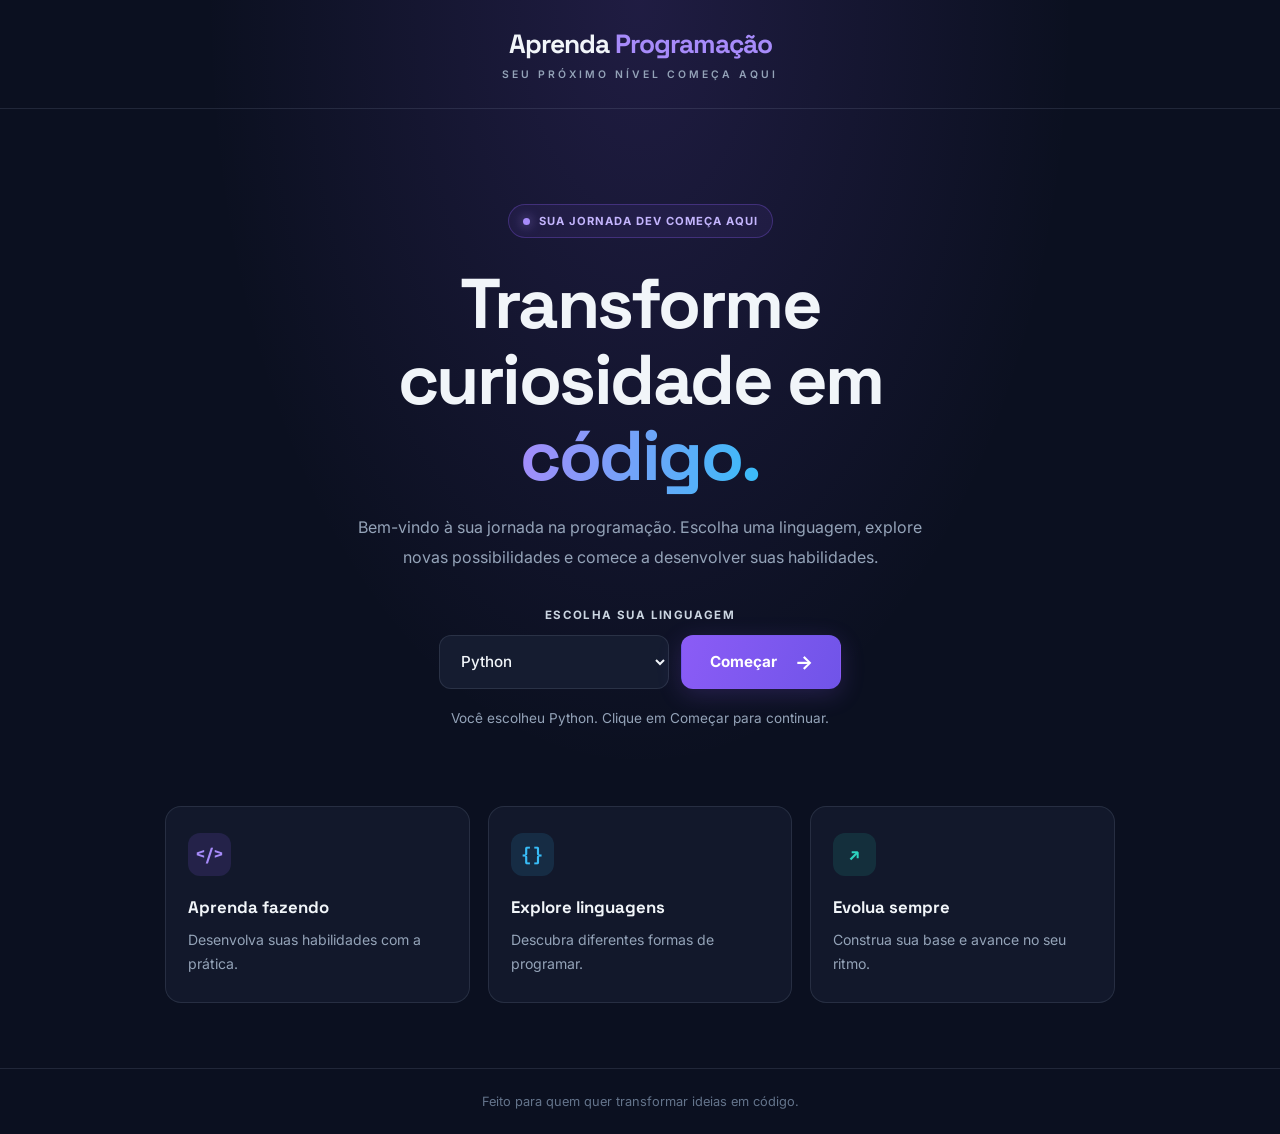
==== index.html @ 6ca4bc0c "primeira estrutura (CSS por IA)" ====
<!DOCTYPE html>
<html lang="pt-BR">
<head>
    <meta charset="UTF-8">
    <meta name="viewport" content="width=device-width, initial-scale=1.0">
    <meta name="theme-color" content="#0B1020">
    <meta name="description" content="Aprenda programação com uma experiência simples e moderna.">
    <link rel="stylesheet" href="style.css">
    <script src="script.js" defer></script>
    <title>Aprenda Programação</title>
</head>
<body>
    <header id="header">
        <h1>Aprenda <span>Programação</span></h1>
        <p class="header-subtitle">SEU PRÓXIMO NÍVEL COMEÇA AQUI</p>
    </header>

    <main>
        <section class="container">
            <span class="eyebrow">
                <span class="status-dot"></span>
                SUA JORNADA DEV COMEÇA AQUI
            </span>

            <h2>Transforme curiosidade em <span>código.</span></h2>

            <p id="description" class="description">
                Bem-vindo à sua jornada na programação. Escolha uma linguagem,
                explore novas possibilidades e comece a desenvolver suas habilidades.
            </p>

            <div class="language-selector-container">
                <label for="language-select">ESCOLHA SUA LINGUAGEM</label>

                <div class="language-actions">
                    <select id="language-select" class="language-selector">
                        <option value="python">Python</option>
                        <option value="javascript">JavaScript</option>
                        <option value="java">Java</option>
                        <option value="csharp">C#</option>
                    </select>

                    <button id="start-button" type="button">
                        Começar
                        <span aria-hidden="true">→</span>
                    </button>
                </div>
            </div>

            <p id="selected-language" aria-live="polite">
                Selecione uma linguagem para começar.
            </p>
        </section>

        <section class="features" aria-label="Benefícios">
            <article class="feature-card">
                <span class="feature-icon purple">&lt;/&gt;</span>
                <h3>Aprenda fazendo</h3>
                <p>Desenvolva suas habilidades com a prática.</p>
            </article>

            <article class="feature-card">
                <span class="feature-icon blue">{ }</span>
                <h3>Explore linguagens</h3>
                <p>Descubra diferentes formas de programar.</p>
            </article>

            <article class="feature-card">
                <span class="feature-icon cyan">↗</span>
                <h3>Evolua sempre</h3>
                <p>Construa sua base e avance no seu ritmo.</p>
            </article>
        </section>
    </main>

    <footer>
        <p>Feito para quem quer transformar ideias em código.</p>
    </footer>
</body>
</html>
---- style.css ----
@import url('https://fonts.googleapis.com/css2?family=Inter:wght@400;500;600;700;800&family=Space+Grotesk:wght@400;500;600;700&display=swap');

:root {
    --background: #0B1020;
    --surface: #151C30;
    --surface-hover: #1C2640;
    --primary: #8B5CF6;
    --primary-hover: #7C3AED;
    --secondary: #38BDF8;
    --text: #F1F5F9;
    --muted: #94A3B8;
    --border: rgba(148, 163, 184, 0.16);
}

* {
    margin: 0;
    padding: 0;
    box-sizing: border-box;
}

html {
    scroll-behavior: smooth;
}

body {
    min-height: 100vh;
    display: flex;
    flex-direction: column;
    background:
        radial-gradient(ellipse at 50% 0%, rgba(139, 92, 246, 0.16), transparent 48%),
        var(--background);
    color: var(--text);
    font-family: 'Inter', sans-serif;
}

#header {
    width: 100%;
    padding: 27px 7%;
    border-bottom: 1px solid var(--border);
    text-align: center;
}

#header h1 {
    font-family: 'Space Grotesk', sans-serif;
    font-size: 1.65rem;
    font-weight: 700;
    letter-spacing: -1px;
}

#header h1 span {
    color: #A78BFA;
}

.header-subtitle {
    margin-top: 7px;
    color: var(--muted);
    font-size: 0.65rem;
    font-weight: 600;
    letter-spacing: 3px;
}

main {
    width: 100%;
    flex: 1;
    padding: 0 24px;
}

.container {
    max-width: 760px;
    margin: 95px auto 0;
    text-align: center;
    animation: appear 0.7s ease both;
}

.eyebrow {
    display: inline-flex;
    align-items: center;
    gap: 9px;
    padding: 9px 14px;
    border: 1px solid rgba(139, 92, 246, 0.3);
    border-radius: 30px;
    background: rgba(139, 92, 246, 0.08);
    color: #C4B5FD;
    font-size: 0.7rem;
    font-weight: 700;
    letter-spacing: 1px;
}

.status-dot {
    width: 7px;
    height: 7px;
    border-radius: 50%;
    background: #A78BFA;
    box-shadow: 0 0 12px rgba(167, 139, 250, 0.8);
}

.container h2 {
    max-width: 700px;
    margin: 28px auto 18px;
    font-family: 'Space Grotesk', sans-serif;
    font-size: clamp(2.5rem, 6vw, 4.4rem);
    font-weight: 700;
    line-height: 1.08;
    letter-spacing: -2.5px;
}

.container h2 span {
    background: linear-gradient(100deg, #A78BFA, #38BDF8);
    background-clip: text;
    -webkit-background-clip: text;
    -webkit-text-fill-color: transparent;
}

.description {
    max-width: 610px;
    margin: 0 auto;
    color: var(--muted);
    font-size: 1rem;
    line-height: 1.9;
}

.language-selector-container {
    display: flex;
    flex-direction: column;
    align-items: center;
    gap: 13px;
    margin-top: 35px;
}

.language-selector-container label {
    color: #CBD5E1;
    font-size: 0.72rem;
    font-weight: 700;
    letter-spacing: 1.4px;
}

.language-actions {
    display: flex;
    justify-content: center;
    align-items: center;
    gap: 12px;
    width: 100%;
}

.language-selector {
    min-height: 54px;
    border: 1px solid var(--border);
    border-radius: 12px;
    font: 500 0.95rem 'Inter', sans-serif;
    transition: border-color 0.2s, background 0.2s, transform 0.2s, box-shadow 0.2s;
}

select.language-selector {
    width: 230px;
    padding: 0 17px;
    outline: none;
    background: var(--surface);
    color: var(--text);
    cursor: pointer;
}

select.language-selector:hover,
select.language-selector:focus {
    border-color: var(--primary);
    box-shadow: 0 0 0 3px rgba(139, 92, 246, 0.1);
}

select.language-selector option {
    background: var(--surface);
    color: var(--text);
}

#start-button {
    display: inline-flex;
    align-items: center;
    justify-content: center;
    gap: 18px;
    min-width: 160px;
    min-height: 54px;
    padding: 0 22px;
    border: 1px solid transparent;
    border-radius: 12px;
    background: linear-gradient(110deg, #8B5CF6, #7054E8);
    color: #FFFFFF;
    font: 700 0.95rem 'Inter', sans-serif;
    cursor: pointer;
    box-shadow: 0 6px 24px rgba(139, 92, 246, 0.2);
    transition: background 0.2s, transform 0.2s, box-shadow 0.2s;
}

#start-button span {
    font-size: 1.2rem;
    transition: transform 0.2s;
}

#start-button:hover {
    background: linear-gradient(110deg, #9B6BFF, #8065F5);
    transform: translateY(-2px);
    box-shadow: 0 10px 30px rgba(139, 92, 246, 0.32);
}

#start-button:hover span {
    transform: translateX(4px);
}

#start-button:active {
    transform: translateY(0);
}

#start-button:focus-visible {
    outline: 2px solid var(--secondary);
    outline-offset: 4px;
}

#selected-language {
    min-height: 24px;
    margin-top: 18px;
    color: var(--muted);
    font-size: 0.85rem;
    line-height: 1.7;
}

.features {
    display: grid;
    grid-template-columns: repeat(3, minmax(0, 1fr));
    gap: 18px;
    max-width: 950px;
    margin: 75px auto 65px;
    animation: appear 0.7s ease 0.15s both;
}

.feature-card {
    padding: 26px 22px;
    border: 1px solid var(--border);
    border-radius: 16px;
    background: rgba(21, 28, 48, 0.72);
    transition: transform 0.25s, border-color 0.25s, background 0.25s;
}

.feature-card:hover {
    transform: translateY(-5px);
    border-color: rgba(139, 92, 246, 0.45);
    background: var(--surface-hover);
}

.feature-icon {
    display: inline-flex;
    align-items: center;
    justify-content: center;
    width: 43px;
    height: 43px;
    margin-bottom: 20px;
    border-radius: 12px;
    font-family: 'Space Grotesk', sans-serif;
    font-size: 1.1rem;
    font-weight: 700;
}

.feature-icon.purple {
    background: rgba(139, 92, 246, 0.15);
    color: #A78BFA;
}

.feature-icon.blue {
    background: rgba(56, 189, 248, 0.12);
    color: #38BDF8;
}

.feature-icon.cyan {
    background: rgba(45, 212, 191, 0.12);
    color: #2DD4BF;
}

.feature-card h3 {
    margin-bottom: 10px;
    font-family: 'Space Grotesk', sans-serif;
    font-size: 1.05rem;
}

.feature-card p {
    color: var(--muted);
    font-size: 0.88rem;
    line-height: 1.7;
}

footer {
    padding: 25px 20px;
    border-top: 1px solid var(--border);
    text-align: center;
}

footer p {
    color: #64748B;
    font-size: 0.8rem;
}

@keyframes appear {
    from {
        opacity: 0;
        transform: translateY(15px);
    }

    to {
        opacity: 1;
        transform: translateY(0);
    }
}

@media (max-width: 650px) {
    #header {
        padding: 24px 16px;
    }

    #header h1 {
        font-size: 1.4rem;
    }

    main {
        padding: 0 20px;
    }

    .container {
        margin-top: 65px;
    }

    .container h2 {
        font-size: clamp(2.2rem, 10vw, 3.3rem);
        letter-spacing: -1.5px;
    }

    .description {
        font-size: 0.93rem;
    }

    .features {
        grid-template-columns: 1fr;
        max-width: 400px;
        margin-top: 48px;
    }

    .feature-card {
        padding: 22px;
    }
}

@media (max-width: 420px) {
    .language-actions {
        flex-direction: column;
    }

    select.language-selector,
    #start-button {
        width: 100%;
        max-width: 340px;
    }

    .header-subtitle {
        font-size: 0.58rem;
        letter-spacing: 2px;
    }
}

@media (prefers-reduced-motion: reduce) {
    *,
    *::before,
    *::after {
        animation: none !important;
        scroll-behavior: auto !important;
        transition: none !important;
    }
}
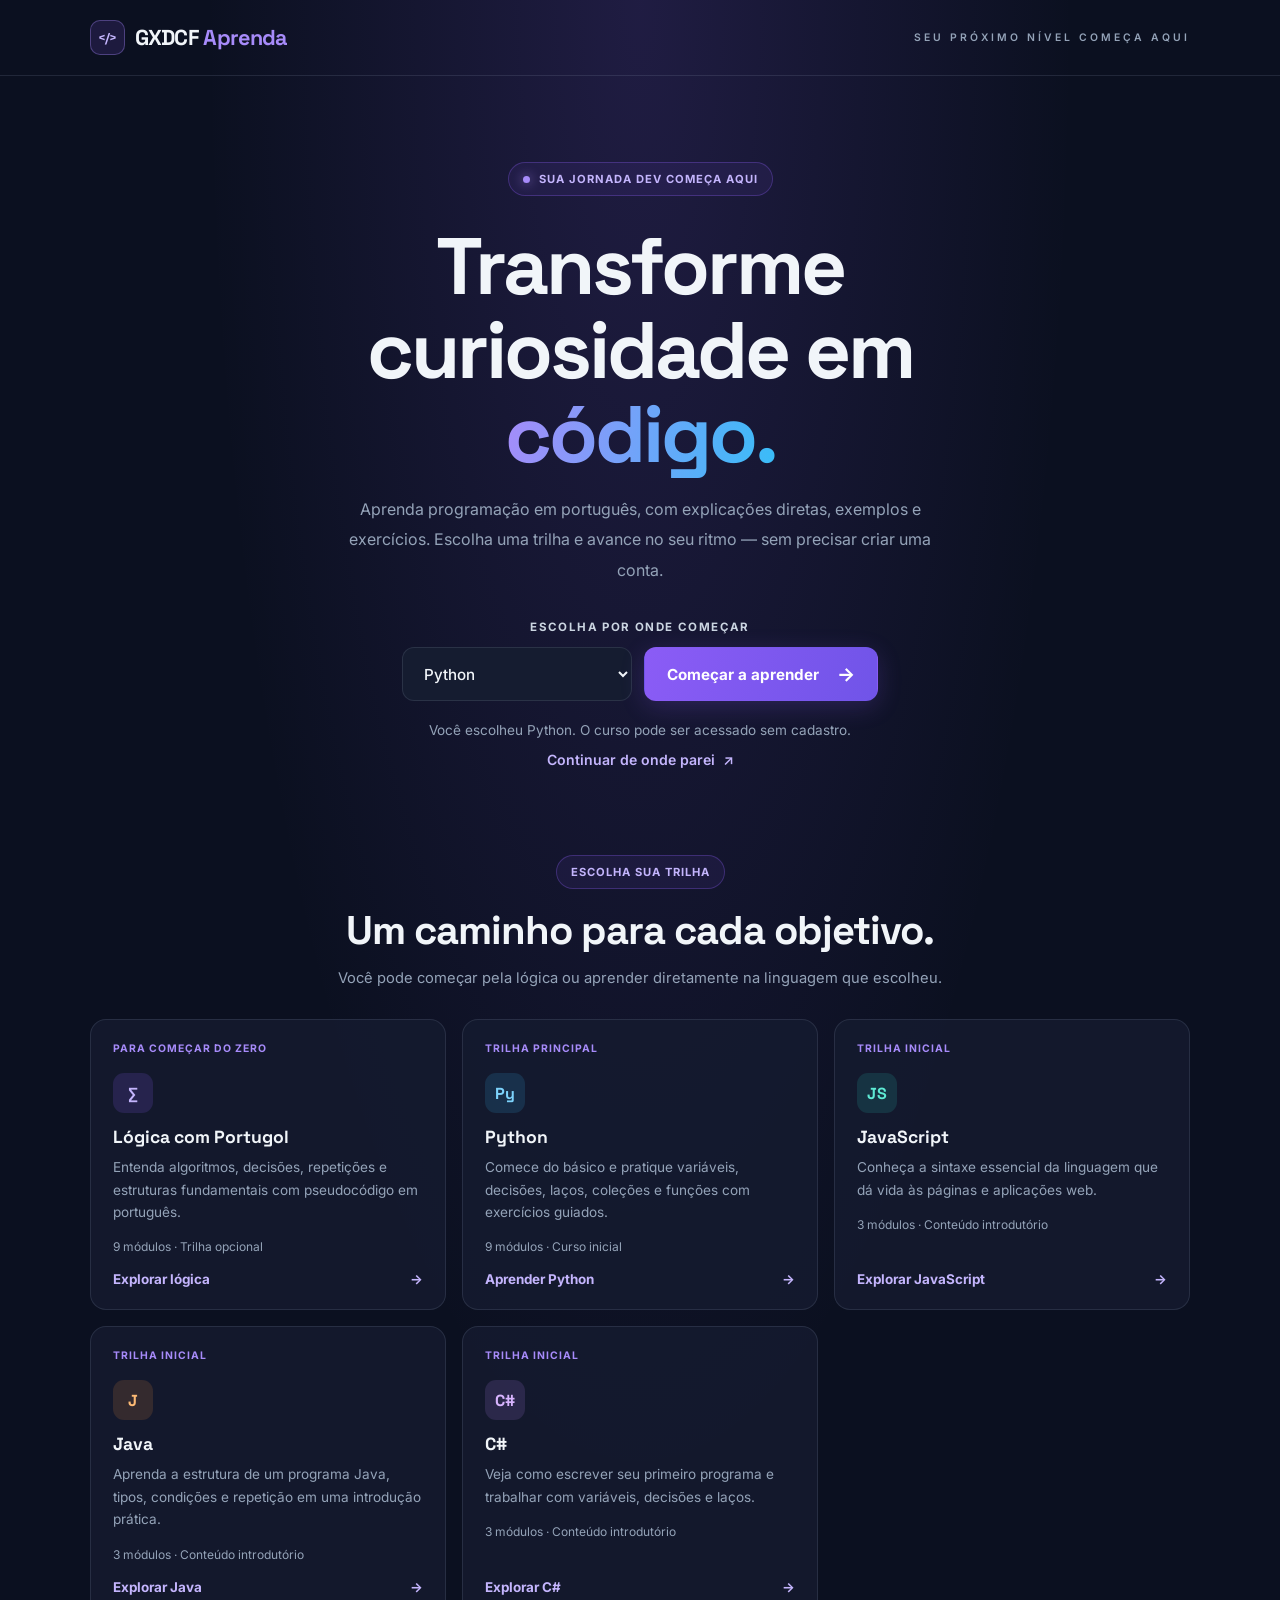
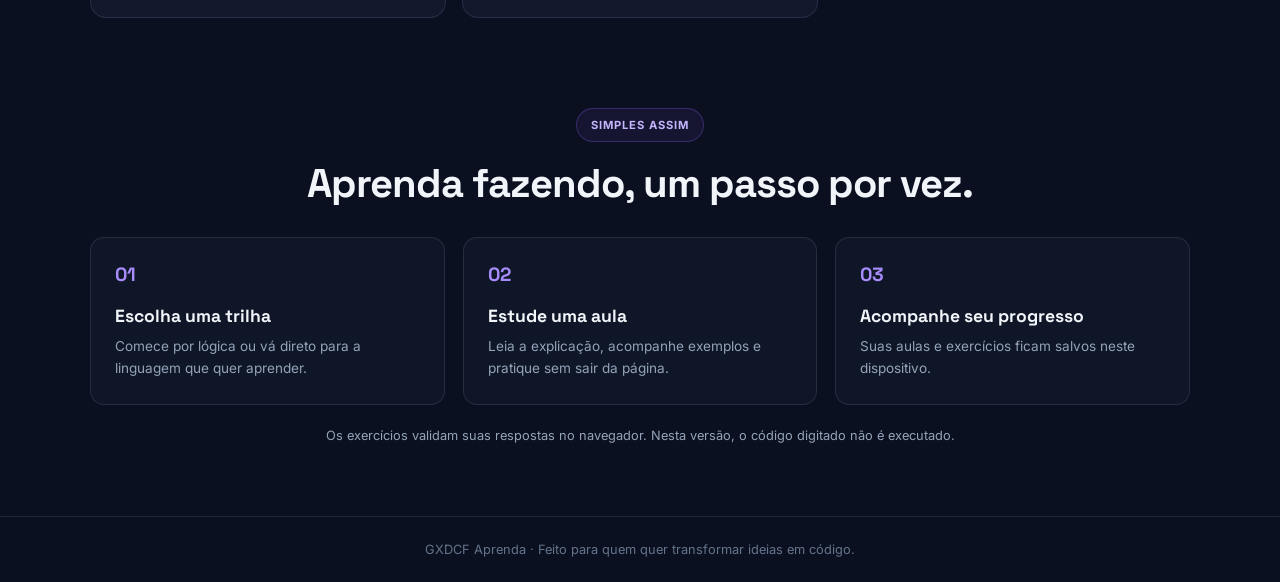
==== commit 05d48873: "primeiras alterações" ====
--- a/index.html
+++ b/index.html
@@ -1,81 +1,120 @@
-
 <!DOCTYPE html>
 <html lang="pt-BR">
 <head>
     <meta charset="UTF-8">
     <meta name="viewport" content="width=device-width, initial-scale=1.0">
     <meta name="theme-color" content="#0B1020">
-    <meta name="description" content="Aprenda programação com uma experiência simples e moderna.">
+    <meta name="description" content="Aprenda lógica de programação e linguagens de programação com aulas práticas em português.">
     <link rel="stylesheet" href="style.css">
     <script src="script.js" defer></script>
-    <title>Aprenda Programação</title>
+    <title>GXDCF Aprenda — programação no seu ritmo</title>
 </head>
-<body>
+<body class="home-page">
     <header id="header">
-        <h1>Aprenda <span>Programação</span></h1>
+        <a class="brand" href="index.html" aria-label="GXDCF Aprenda, página inicial">
+            <span class="brand-mark" aria-hidden="true">&lt;/&gt;</span>
+            <span>GXDCF <span>Aprenda</span></span>
+        </a>
         <p class="header-subtitle">SEU PRÓXIMO NÍVEL COMEÇA AQUI</p>
     </header>
 
     <main>
-        <section class="container">
+        <section class="container home-hero">
             <span class="eyebrow">
                 <span class="status-dot"></span>
                 SUA JORNADA DEV COMEÇA AQUI
             </span>
-
-            <h2>Transforme curiosidade em <span>código.</span></h2>
-
-            <p id="description" class="description">
-                Bem-vindo à sua jornada na programação. Escolha uma linguagem,
-                explore novas possibilidades e comece a desenvolver suas habilidades.
+            <h1>Transforme curiosidade em <span>código.</span></h1>
+            <p class="description">
+                Aprenda programação em português, com explicações diretas, exemplos e exercícios.
+                Escolha uma trilha e avance no seu ritmo — sem precisar criar uma conta.
             </p>
 
             <div class="language-selector-container">
-                <label for="language-select">ESCOLHA SUA LINGUAGEM</label>
-
+                <label for="language-select">ESCOLHA POR ONDE COMEÇAR</label>
                 <div class="language-actions">
                     <select id="language-select" class="language-selector">
                         <option value="python">Python</option>
+                        <option value="logic">Lógica com Portugol</option>
                         <option value="javascript">JavaScript</option>
                         <option value="java">Java</option>
                         <option value="csharp">C#</option>
                     </select>
-
                     <button id="start-button" type="button">
-                        Começar
-                        <span aria-hidden="true">→</span>
+                        Começar a aprender <span aria-hidden="true">→</span>
                     </button>
                 </div>
             </div>
-
-            <p id="selected-language" aria-live="polite">
-                Selecione uma linguagem para começar.
-            </p>
+            <p id="selected-language" aria-live="polite"></p>
+            <a class="resume-link" href="curso.html">Continuar de onde parei <span aria-hidden="true">↗</span></a>
         </section>
 
-        <section class="features" aria-label="Benefícios">
-            <article class="feature-card">
-                <span class="feature-icon purple">&lt;/&gt;</span>
-                <h3>Aprenda fazendo</h3>
-                <p>Desenvolva suas habilidades com a prática.</p>
-            </article>
+        <section class="tracks-section" aria-labelledby="tracks-title">
+            <div class="section-heading">
+                <span class="eyebrow">ESCOLHA SUA TRILHA</span>
+                <h2 id="tracks-title">Um caminho para cada objetivo.</h2>
+                <p>Você pode começar pela lógica ou aprender diretamente na linguagem que escolheu.</p>
+            </div>
+            <div class="track-grid">
+                <a class="track-card logic-card" href="curso.html?linguagem=logic&aula=algoritmos" data-track-link="logic">
+                    <span class="track-tag">PARA COMEÇAR DO ZERO</span>
+                    <span class="track-icon purple" aria-hidden="true">∑</span>
+                    <h3>Lógica com Portugol</h3>
+                    <p>Entenda algoritmos, decisões, repetições e estruturas fundamentais com pseudocódigo em português.</p>
+                    <span class="track-meta">9 módulos <span aria-hidden="true">·</span> Trilha opcional</span>
+                    <span class="track-cta">Explorar lógica <span aria-hidden="true">→</span></span>
+                </a>
+                <a class="track-card" href="curso.html?linguagem=python&aula=primeiro-programa" data-track-link="python">
+                    <span class="track-tag">TRILHA PRINCIPAL</span>
+                    <span class="track-icon blue" aria-hidden="true">Py</span>
+                    <h3>Python</h3>
+                    <p>Comece do básico e pratique variáveis, decisões, laços, coleções e funções com exercícios guiados.</p>
+                    <span class="track-meta">9 módulos <span aria-hidden="true">·</span> Curso inicial</span>
+                    <span class="track-cta">Aprender Python <span aria-hidden="true">→</span></span>
+                </a>
+                <a class="track-card" href="curso.html?linguagem=javascript&aula=js-primeiro-programa" data-track-link="javascript">
+                    <span class="track-tag">TRILHA INICIAL</span>
+                    <span class="track-icon cyan" aria-hidden="true">JS</span>
+                    <h3>JavaScript</h3>
+                    <p>Conheça a sintaxe essencial da linguagem que dá vida às páginas e aplicações web.</p>
+                    <span class="track-meta">3 módulos <span aria-hidden="true">·</span> Conteúdo introdutório</span>
+                    <span class="track-cta">Explorar JavaScript <span aria-hidden="true">→</span></span>
+                </a>
+                <a class="track-card" href="curso.html?linguagem=java&aula=java-primeiro-programa" data-track-link="java">
+                    <span class="track-tag">TRILHA INICIAL</span>
+                    <span class="track-icon orange" aria-hidden="true">J</span>
+                    <h3>Java</h3>
+                    <p>Aprenda a estrutura de um programa Java, tipos, condições e repetição em uma introdução prática.</p>
+                    <span class="track-meta">3 módulos <span aria-hidden="true">·</span> Conteúdo introdutório</span>
+                    <span class="track-cta">Explorar Java <span aria-hidden="true">→</span></span>
+                </a>
+                <a class="track-card" href="curso.html?linguagem=csharp&aula=csharp-primeiro-programa" data-track-link="csharp">
+                    <span class="track-tag">TRILHA INICIAL</span>
+                    <span class="track-icon violet" aria-hidden="true">C#</span>
+                    <h3>C#</h3>
+                    <p>Veja como escrever seu primeiro programa e trabalhar com variáveis, decisões e laços.</p>
+                    <span class="track-meta">3 módulos <span aria-hidden="true">·</span> Conteúdo introdutório</span>
+                    <span class="track-cta">Explorar C# <span aria-hidden="true">→</span></span>
+                </a>
+            </div>
+        </section>
 
-            <article class="feature-card">
-                <span class="feature-icon blue">{ }</span>
-                <h3>Explore linguagens</h3>
-                <p>Descubra diferentes formas de programar.</p>
-            </article>
-
-            <article class="feature-card">
-                <span class="feature-icon cyan">↗</span>
-                <h3>Evolua sempre</h3>
-                <p>Construa sua base e avance no seu ritmo.</p>
-            </article>
+        <section class="how-section" aria-labelledby="how-title">
+            <div class="section-heading">
+                <span class="eyebrow">SIMPLES ASSIM</span>
+                <h2 id="how-title">Aprenda fazendo, um passo por vez.</h2>
+            </div>
+            <div class="how-grid">
+                <article class="how-step"><span>01</span><h3>Escolha uma trilha</h3><p>Comece por lógica ou vá direto para a linguagem que quer aprender.</p></article>
+                <article class="how-step"><span>02</span><h3>Estude uma aula</h3><p>Leia a explicação, acompanhe exemplos e pratique sem sair da página.</p></article>
+                <article class="how-step"><span>03</span><h3>Acompanhe seu progresso</h3><p>Suas aulas e exercícios ficam salvos neste dispositivo.</p></article>
+            </div>
+            <p class="learning-note">Os exercícios validam suas respostas no navegador. Nesta versão, o código digitado não é executado.</p>
         </section>
     </main>
 
     <footer>
-        <p>Feito para quem quer transformar ideias em código.</p>
+        <p>GXDCF Aprenda <span aria-hidden="true">·</span> Feito para quem quer transformar ideias em código.</p>
     </footer>
 </body>
 </html>
--- a/style.css
+++ b/style.css
@@ -370,3 +370,762 @@
         transition: none !important;
     }
 }
+
+button,
+select,
+input,
+textarea {
+    font: inherit;
+}
+
+button:focus-visible,
+a:focus-visible,
+input:focus-visible,
+textarea:focus-visible,
+select:focus-visible {
+    outline: 2px solid var(--secondary);
+    outline-offset: 3px;
+}
+
+.brand {
+    display: inline-flex;
+    align-items: center;
+    gap: 10px;
+    color: var(--text);
+    font-family: 'Space Grotesk', sans-serif;
+    font-size: 1.35rem;
+    font-weight: 700;
+    letter-spacing: -0.7px;
+    text-decoration: none;
+}
+
+.brand > span:last-child > span {
+    color: #A78BFA;
+}
+
+.brand-mark {
+    display: inline-grid;
+    width: 35px;
+    height: 35px;
+    place-items: center;
+    border: 1px solid rgba(167, 139, 250, 0.35);
+    border-radius: 10px;
+    background: rgba(139, 92, 246, 0.14);
+    color: #C4B5FD;
+    font-size: 0.8rem;
+}
+
+.home-page #header {
+    display: flex;
+    align-items: center;
+    justify-content: space-between;
+    padding: 20px 7%;
+}
+
+.home-page .header-subtitle {
+    margin: 0;
+}
+
+.home-hero {
+    max-width: 900px;
+    margin-top: 86px;
+}
+
+.home-hero h1 {
+    max-width: 800px;
+    margin: 28px auto 18px;
+    font-family: 'Space Grotesk', sans-serif;
+    font-size: clamp(2.8rem, 7vw, 5rem);
+    font-weight: 700;
+    line-height: 1.05;
+    letter-spacing: -3px;
+}
+
+.home-hero h1 span {
+    background: linear-gradient(100deg, #A78BFA, #38BDF8);
+    background-clip: text;
+    -webkit-background-clip: text;
+    -webkit-text-fill-color: transparent;
+}
+
+.resume-link {
+    display: inline-flex;
+    gap: 8px;
+    margin-top: 8px;
+    color: #C4B5FD;
+    font-size: 0.88rem;
+    font-weight: 600;
+    text-decoration: none;
+}
+
+.resume-link:hover,
+.course-home-link:hover,
+.back-home:hover {
+    color: #FFFFFF;
+}
+
+.tracks-section,
+.how-section {
+    max-width: 1100px;
+    margin: 86px auto 0;
+}
+
+.section-heading {
+    margin-bottom: 28px;
+    text-align: center;
+}
+
+.section-heading h2 {
+    margin: 16px 0 10px;
+    font-family: 'Space Grotesk', sans-serif;
+    font-size: clamp(1.7rem, 4vw, 2.5rem);
+    letter-spacing: -1px;
+}
+
+.section-heading p,
+.learning-note {
+    color: var(--muted);
+    font-size: 0.92rem;
+    line-height: 1.7;
+}
+
+.track-grid {
+    display: grid;
+    grid-template-columns: repeat(3, minmax(0, 1fr));
+    gap: 16px;
+}
+
+.track-card {
+    display: flex;
+    min-height: 275px;
+    flex-direction: column;
+    align-items: flex-start;
+    padding: 22px;
+    border: 1px solid var(--border);
+    border-radius: 16px;
+    background: rgba(21, 28, 48, 0.82);
+    color: inherit;
+    text-decoration: none;
+    transition: transform 0.2s, border-color 0.2s, background 0.2s;
+}
+
+.track-card:hover {
+    transform: translateY(-4px);
+    border-color: rgba(139, 92, 246, 0.55);
+    background: var(--surface-hover);
+}
+
+.track-tag,
+.track-kicker,
+.exercise-label {
+    color: #A78BFA;
+    font-size: 0.65rem;
+    font-weight: 700;
+    letter-spacing: 1px;
+}
+
+.track-icon {
+    display: grid;
+    width: 40px;
+    height: 40px;
+    margin: 18px 0 13px;
+    place-items: center;
+    border-radius: 11px;
+    font-family: 'Space Grotesk', sans-serif;
+    font-weight: 700;
+}
+
+.track-icon.purple { background: rgba(139, 92, 246, 0.16); color: #C4B5FD; }
+.track-icon.blue { background: rgba(56, 189, 248, 0.14); color: #7DD3FC; }
+.track-icon.cyan { background: rgba(45, 212, 191, 0.14); color: #5EEAD4; }
+.track-icon.orange { background: rgba(251, 146, 60, 0.14); color: #FDBA74; }
+.track-icon.violet { background: rgba(192, 132, 252, 0.14); color: #D8B4FE; }
+
+.track-card h3,
+.how-step h3 {
+    margin-bottom: 8px;
+    font-family: 'Space Grotesk', sans-serif;
+    font-size: 1.1rem;
+}
+
+.track-card p,
+.how-step p {
+    color: var(--muted);
+    font-size: 0.85rem;
+    line-height: 1.65;
+}
+
+.track-meta {
+    margin-top: 16px;
+    color: #94A3B8;
+    font-size: 0.75rem;
+}
+
+.track-cta {
+    display: flex;
+    width: 100%;
+    justify-content: space-between;
+    margin-top: auto;
+    padding-top: 17px;
+    color: #C4B5FD;
+    font-size: 0.84rem;
+    font-weight: 700;
+}
+
+.how-section {
+    margin-top: 90px;
+    margin-bottom: 70px;
+}
+
+.how-grid {
+    display: grid;
+    grid-template-columns: repeat(3, minmax(0, 1fr));
+    gap: 18px;
+}
+
+.how-step {
+    padding: 24px;
+    border: 1px solid var(--border);
+    border-radius: 14px;
+    background: rgba(21, 28, 48, 0.55);
+}
+
+.how-step > span {
+    display: inline-block;
+    margin-bottom: 18px;
+    color: #A78BFA;
+    font-family: 'Space Grotesk', sans-serif;
+    font-size: 1.2rem;
+    font-weight: 700;
+}
+
+.learning-note {
+    margin-top: 20px;
+    text-align: center;
+    font-size: 0.8rem;
+}
+
+.course-page {
+    min-height: 100vh;
+}
+
+.course-header {
+    display: flex;
+    min-height: 72px;
+    align-items: center;
+    justify-content: space-between;
+    padding: 12px 28px;
+    border-bottom: 1px solid var(--border);
+    background: rgba(11, 16, 32, 0.85);
+}
+
+.back-home,
+.course-home-link {
+    color: var(--muted);
+    font-size: 0.84rem;
+    text-decoration: none;
+    transition: color 0.2s;
+}
+
+.back-home {
+    display: inline-flex;
+    gap: 8px;
+    align-items: center;
+}
+
+.learning-layout {
+    display: grid;
+    min-height: calc(100vh - 72px);
+    grid-template-columns: 290px minmax(0, 1fr);
+}
+
+.course-sidebar {
+    position: sticky;
+    top: 0;
+    display: flex;
+    height: calc(100vh - 72px);
+    flex-direction: column;
+    overflow: hidden;
+    border-right: 1px solid var(--border);
+    background: rgba(15, 22, 40, 0.88);
+}
+
+.sidebar-top {
+    padding: 22px 18px 16px;
+}
+
+.sidebar-top > label {
+    display: block;
+    margin-bottom: 9px;
+    color: #94A3B8;
+    font-size: 0.65rem;
+    font-weight: 700;
+    letter-spacing: 1px;
+}
+
+.track-select {
+    width: 100%;
+    min-height: 43px;
+    padding: 0 12px;
+    border: 1px solid var(--border);
+    border-radius: 9px;
+    background: var(--surface);
+    color: var(--text);
+}
+
+.progress-summary {
+    margin-top: 20px;
+}
+
+.progress-label {
+    display: flex;
+    justify-content: space-between;
+    color: #CBD5E1;
+    font-size: 0.75rem;
+}
+
+.progress-label strong {
+    color: #C4B5FD;
+}
+
+.progress-track {
+    height: 6px;
+    margin: 9px 0 7px;
+    overflow: hidden;
+    border-radius: 10px;
+    background: #25304A;
+}
+
+.progress-track > span {
+    display: block;
+    width: 0;
+    height: 100%;
+    border-radius: inherit;
+    background: linear-gradient(90deg, #8B5CF6, #38BDF8);
+    transition: width 0.3s ease;
+}
+
+#progress-count,
+.sidebar-note {
+    color: #8390A5;
+    font-size: 0.69rem;
+}
+
+.lesson-navigation {
+    flex: 1;
+    overflow: auto;
+    padding: 2px 12px 16px;
+    scrollbar-color: #34405B transparent;
+    scrollbar-width: thin;
+}
+
+.module-group {
+    margin: 12px 0 18px;
+}
+
+.module-group h2 {
+    margin: 0 7px 7px;
+    color: #8190A8;
+    font-size: 0.68rem;
+    font-weight: 700;
+    letter-spacing: 0.2px;
+}
+
+.module-group ul {
+    list-style: none;
+}
+
+.lesson-link {
+    display: flex;
+    width: 100%;
+    min-height: 38px;
+    align-items: center;
+    justify-content: space-between;
+    gap: 8px;
+    padding: 8px 9px;
+    border: 0;
+    border-radius: 7px;
+    background: transparent;
+    color: #B5C0D1;
+    cursor: pointer;
+    font-size: 0.76rem;
+    text-align: left;
+    transition: background 0.15s, color 0.15s;
+}
+
+.lesson-link:hover {
+    background: rgba(148, 163, 184, 0.08);
+    color: #FFFFFF;
+}
+
+.lesson-link.is-current {
+    background: rgba(139, 92, 246, 0.16);
+    color: #E9D5FF;
+}
+
+.lesson-link.is-complete .lesson-marker {
+    color: #5EEAD4;
+}
+
+.lesson-marker {
+    flex: 0 0 auto;
+    color: #5EEAD4;
+    font-weight: 700;
+}
+
+.sidebar-note {
+    padding: 12px 18px;
+    border-top: 1px solid var(--border);
+}
+
+.lesson-main {
+    width: min(100%, 960px);
+    margin: 0 auto;
+    padding: 26px clamp(22px, 6vw, 76px) 50px;
+}
+
+.lesson-topline {
+    display: flex;
+    min-height: 26px;
+    align-items: center;
+    justify-content: space-between;
+    gap: 12px;
+    color: #8390A5;
+    font-size: 0.75rem;
+}
+
+.breadcrumb-separator {
+    margin: 0 8px;
+    color: #526078;
+}
+
+.completion-status {
+    color: #8290A5;
+    white-space: nowrap;
+}
+
+.completion-status:not(.status-error) {
+    color: #8290A5;
+}
+
+.completion-status.status-error {
+    color: #FDA4AF;
+}
+
+.lesson-intro {
+    padding: 44px 0 26px;
+    border-bottom: 1px solid var(--border);
+}
+
+.lesson-title {
+    margin: 12px 0 9px;
+    font-family: 'Space Grotesk', sans-serif;
+    font-size: clamp(2rem, 5vw, 3.1rem);
+    line-height: 1.12;
+    letter-spacing: -1.5px;
+}
+
+.lesson-meta {
+    color: #8491A6;
+    font-size: 0.8rem;
+}
+
+.lesson-theory {
+    padding: 22px 0 10px;
+}
+
+.lesson-theory p {
+    margin-bottom: 16px;
+    color: #C2CCDA;
+    font-size: 0.96rem;
+    line-height: 1.85;
+}
+
+.code-example {
+    margin: 10px 0 28px;
+    overflow: hidden;
+    border: 1px solid rgba(148, 163, 184, 0.17);
+    border-radius: 12px;
+    background: #0C1324;
+}
+
+.code-example-header {
+    display: flex;
+    justify-content: space-between;
+    padding: 12px 16px;
+    border-bottom: 1px solid rgba(148, 163, 184, 0.12);
+    color: #8390A5;
+    font-size: 0.65rem;
+    font-weight: 700;
+    letter-spacing: 0.8px;
+}
+
+.code-example pre {
+    overflow-x: auto;
+    padding: 19px 20px;
+    color: #C4B5FD;
+    font: 0.88rem/1.75 Consolas, 'Courier New', monospace;
+    tab-size: 4;
+}
+
+.exercise-card {
+    padding: clamp(18px, 4vw, 28px);
+    border: 1px solid rgba(139, 92, 246, 0.26);
+    border-radius: 14px;
+    background: linear-gradient(145deg, rgba(139, 92, 246, 0.08), rgba(21, 28, 48, 0.88) 55%);
+}
+
+.exercise-card h3 {
+    margin: 8px 0;
+    font-family: 'Space Grotesk', sans-serif;
+    font-size: 1.25rem;
+}
+
+.exercise-prompt {
+    margin-bottom: 18px;
+    color: #C2CCDA;
+    font-size: 0.9rem;
+    line-height: 1.7;
+}
+
+.exercise-options {
+    display: grid;
+    gap: 9px;
+    margin-bottom: 15px;
+}
+
+.exercise-option {
+    display: flex;
+    min-height: 47px;
+    align-items: center;
+    gap: 11px;
+    padding: 10px 13px;
+    border: 1px solid var(--border);
+    border-radius: 9px;
+    background: rgba(11, 16, 32, 0.45);
+    color: #C5CFDE;
+    cursor: pointer;
+    font-size: 0.85rem;
+    line-height: 1.5;
+}
+
+.exercise-option:has(input:checked) {
+    border-color: rgba(167, 139, 250, 0.65);
+    background: rgba(139, 92, 246, 0.13);
+}
+
+.exercise-option input {
+    accent-color: #8B5CF6;
+}
+
+.exercise-form > input,
+.exercise-form > textarea {
+    display: block;
+    width: 100%;
+    min-height: 46px;
+    margin: 0 0 14px;
+    padding: 12px;
+    border: 1px solid var(--border);
+    border-radius: 9px;
+    background: rgba(11, 16, 32, 0.65);
+    color: var(--text);
+    font-size: 0.88rem;
+}
+
+.exercise-form > textarea {
+    min-height: 85px;
+    resize: vertical;
+}
+
+.button {
+    min-height: 42px;
+    padding: 0 15px;
+    border: 1px solid transparent;
+    border-radius: 9px;
+    cursor: pointer;
+    font-size: 0.8rem;
+    font-weight: 700;
+    transition: background 0.2s, border-color 0.2s, transform 0.2s;
+}
+
+.button:not(:disabled):hover {
+    transform: translateY(-1px);
+}
+
+.button-primary {
+    background: linear-gradient(110deg, #8B5CF6, #7054E8);
+    color: white;
+}
+
+.button-primary:hover {
+    background: linear-gradient(110deg, #9B6BFF, #8065F5);
+}
+
+.button-secondary {
+    border-color: var(--border);
+    background: rgba(21, 28, 48, 0.8);
+    color: #C5CFDE;
+}
+
+.button-secondary:hover:not(:disabled) {
+    border-color: rgba(139, 92, 246, 0.55);
+}
+
+.button:disabled {
+    cursor: not-allowed;
+    opacity: 0.4;
+}
+
+.exercise-feedback {
+    min-height: 0;
+    margin-top: 12px;
+    font-size: 0.82rem;
+    line-height: 1.6;
+}
+
+.exercise-feedback:empty {
+    display: none;
+}
+
+.feedback-success { color: #5EEAD4; }
+.feedback-error { color: #FDA4AF; }
+
+.lesson-navigation-actions {
+    display: flex;
+    justify-content: space-between;
+    gap: 10px;
+    margin-top: 25px;
+}
+
+.lesson-navigation-actions .button {
+    flex: 0 1 auto;
+}
+
+.course-disclaimer {
+    margin-top: 21px;
+    color: #718098;
+    font-size: 0.72rem;
+    line-height: 1.6;
+    text-align: center;
+}
+
+@media (max-width: 900px) {
+    .track-grid {
+        grid-template-columns: repeat(2, minmax(0, 1fr));
+    }
+
+    .learning-layout {
+        display: block;
+    }
+
+    .course-sidebar {
+        position: relative;
+        height: auto;
+        max-height: 47vh;
+        border-right: 0;
+        border-bottom: 1px solid var(--border);
+    }
+
+    .lesson-navigation {
+        display: grid;
+        grid-template-columns: repeat(2, minmax(210px, 1fr));
+        gap: 0 12px;
+        padding: 0 16px 12px;
+    }
+
+    .sidebar-note {
+        display: none;
+    }
+
+    .lesson-main {
+        padding-top: 22px;
+    }
+}
+
+@media (max-width: 600px) {
+    .home-page #header {
+        flex-direction: column;
+        gap: 9px;
+        padding: 17px 16px;
+    }
+
+    .home-page .header-subtitle {
+        font-size: 0.55rem;
+    }
+
+    .home-hero {
+        margin-top: 54px;
+    }
+
+    .home-hero h1 {
+        letter-spacing: -1.7px;
+    }
+
+    .tracks-section,
+    .how-section {
+        margin-top: 62px;
+    }
+
+    .track-grid,
+    .how-grid {
+        grid-template-columns: 1fr;
+    }
+
+    .track-card {
+        min-height: 250px;
+    }
+
+    .course-header {
+        min-height: 63px;
+        padding: 10px 16px;
+    }
+
+    .brand {
+        font-size: 1.1rem;
+    }
+
+    .brand-mark {
+        width: 31px;
+        height: 31px;
+    }
+
+    .course-sidebar {
+        max-height: 43vh;
+    }
+
+    .lesson-navigation {
+        display: block;
+        padding: 0 12px 10px;
+    }
+
+    .module-group {
+        margin: 9px 0 14px;
+    }
+
+    .lesson-main {
+        padding: 20px 18px 36px;
+    }
+
+    .lesson-topline {
+        font-size: 0.68rem;
+    }
+
+    .lesson-intro {
+        padding-top: 32px;
+    }
+
+    .lesson-navigation-actions {
+        display: grid;
+        grid-template-columns: 1fr 1fr;
+    }
+
+    #complete-lesson {
+        grid-column: 1 / -1;
+        grid-row: 1;
+    }
+
+    .lesson-navigation-actions .button {
+        padding: 0 8px;
+        font-size: 0.74rem;
+    }
+}
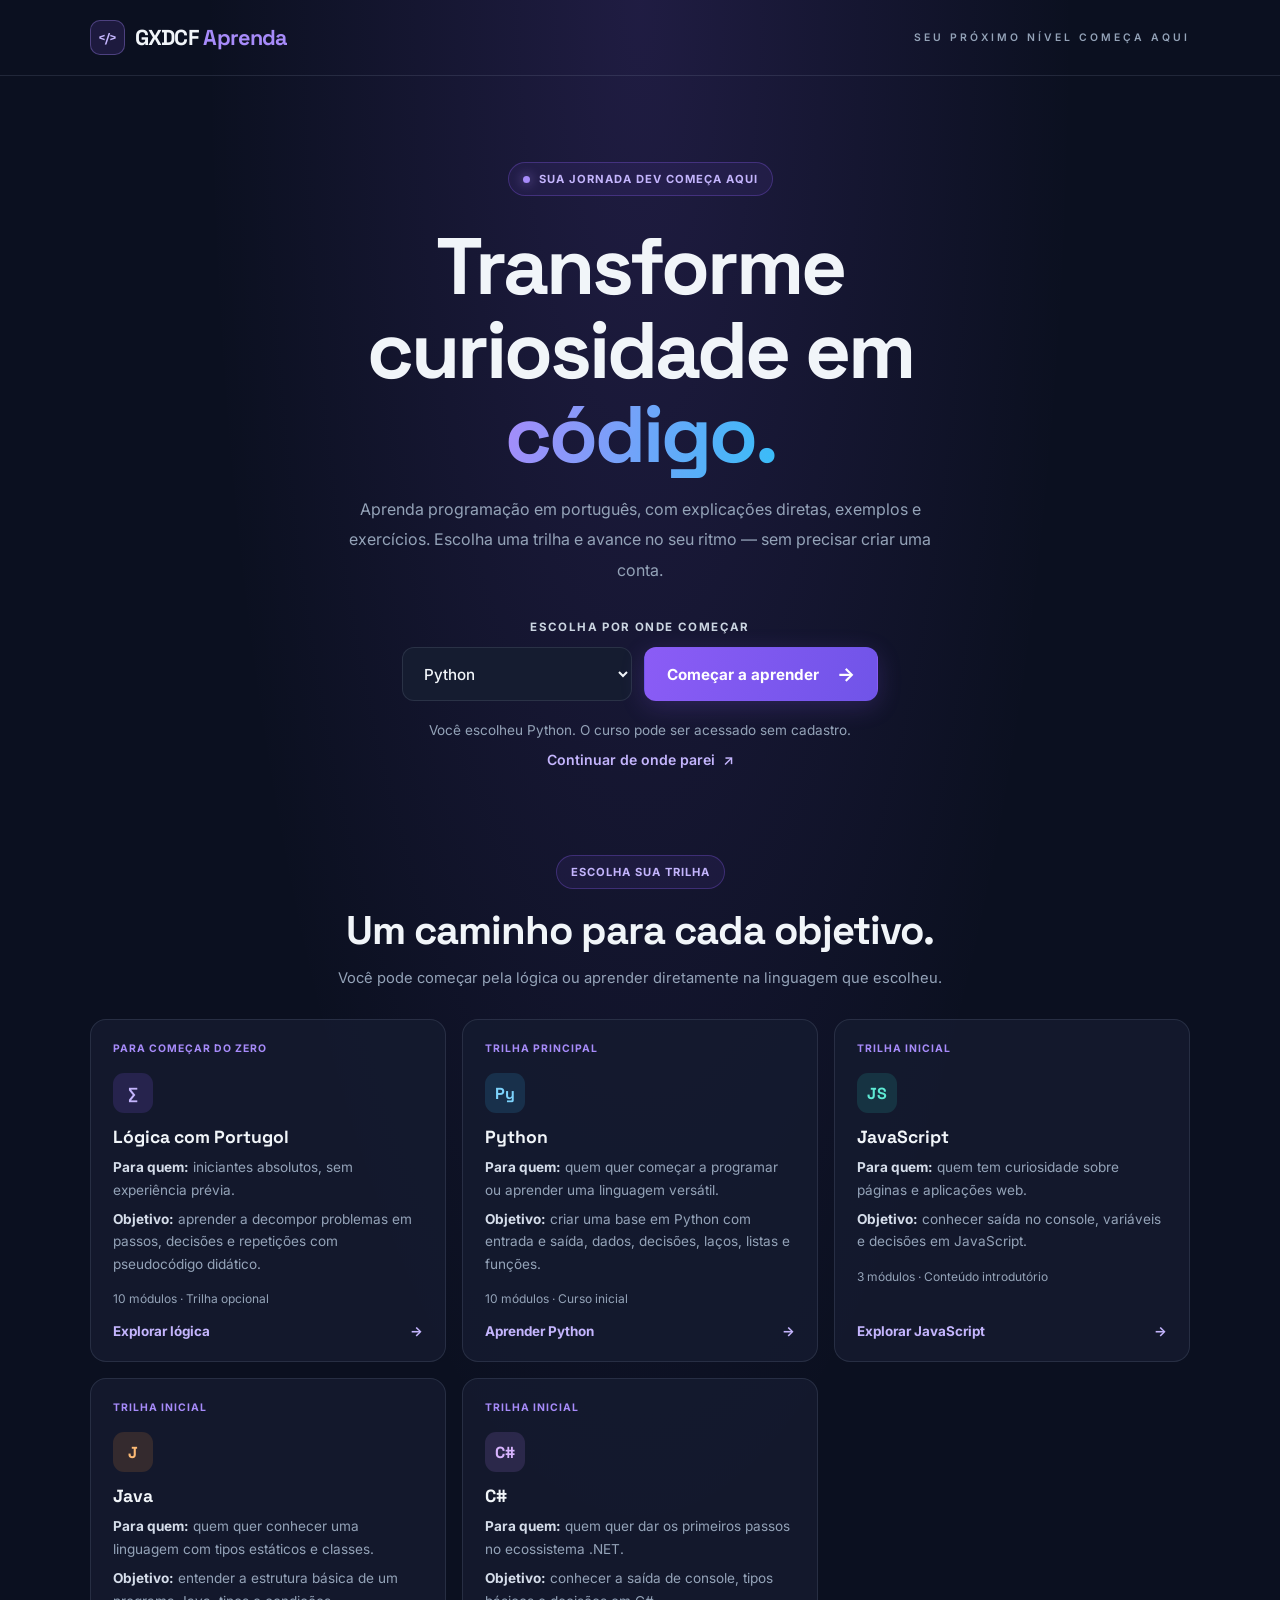
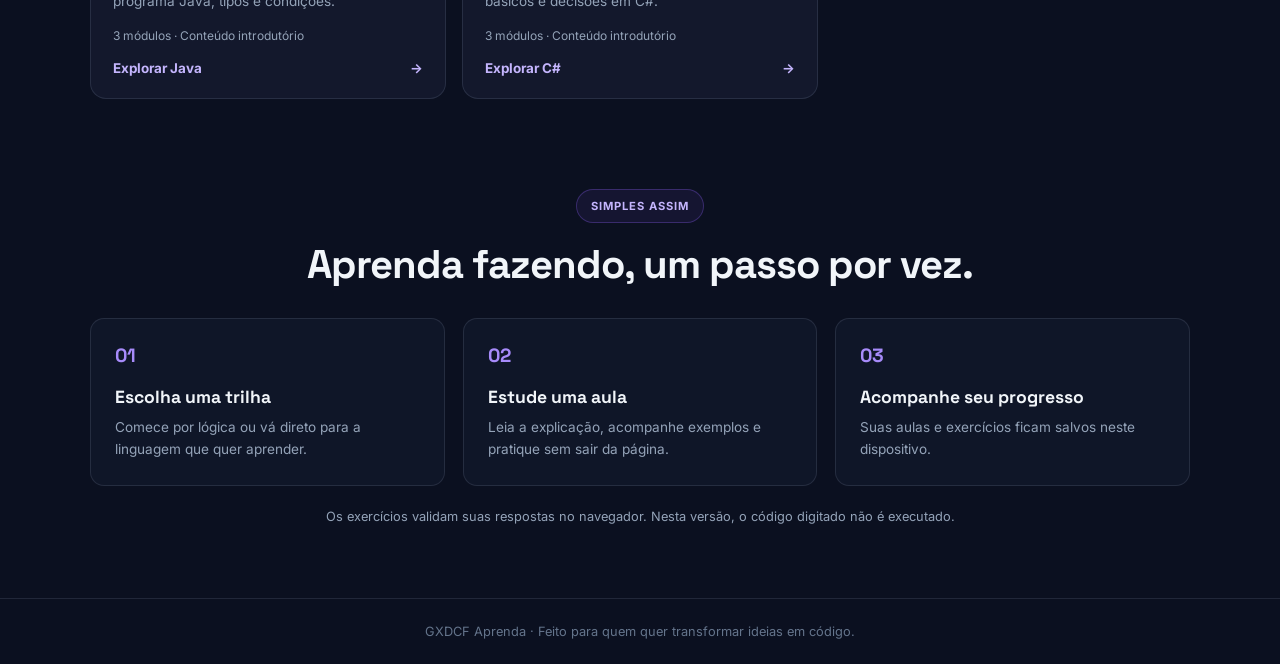
==== commit 59d5f22e: "local storage" ====
--- a/index.html
+++ b/index.html
@@ -56,27 +56,30 @@
                 <p>Você pode começar pela lógica ou aprender diretamente na linguagem que escolheu.</p>
             </div>
             <div class="track-grid">
-                <a class="track-card logic-card" href="curso.html?linguagem=logic&aula=algoritmos" data-track-link="logic">
+                <a class="track-card logic-card" href="curso.html?linguagem=portugol&aula=logica-introducao" data-track-link="logic">
                     <span class="track-tag">PARA COMEÇAR DO ZERO</span>
                     <span class="track-icon purple" aria-hidden="true">∑</span>
                     <h3>Lógica com Portugol</h3>
-                    <p>Entenda algoritmos, decisões, repetições e estruturas fundamentais com pseudocódigo em português.</p>
-                    <span class="track-meta">9 módulos <span aria-hidden="true">·</span> Trilha opcional</span>
+                    <p><strong>Para quem:</strong> iniciantes absolutos, sem experiência prévia.</p>
+                    <p class="track-goal"><strong>Objetivo:</strong> aprender a decompor problemas em passos, decisões e repetições com pseudocódigo didático.</p>
+                    <span class="track-meta">10 módulos <span aria-hidden="true">·</span> Trilha opcional</span>
                     <span class="track-cta">Explorar lógica <span aria-hidden="true">→</span></span>
                 </a>
-                <a class="track-card" href="curso.html?linguagem=python&aula=primeiro-programa" data-track-link="python">
+                <a class="track-card" href="curso.html?linguagem=python&aula=py-introducao" data-track-link="python">
                     <span class="track-tag">TRILHA PRINCIPAL</span>
                     <span class="track-icon blue" aria-hidden="true">Py</span>
                     <h3>Python</h3>
-                    <p>Comece do básico e pratique variáveis, decisões, laços, coleções e funções com exercícios guiados.</p>
-                    <span class="track-meta">9 módulos <span aria-hidden="true">·</span> Curso inicial</span>
+                    <p><strong>Para quem:</strong> quem quer começar a programar ou aprender uma linguagem versátil.</p>
+                    <p class="track-goal"><strong>Objetivo:</strong> criar uma base em Python com entrada e saída, dados, decisões, laços, listas e funções.</p>
+                    <span class="track-meta">10 módulos <span aria-hidden="true">·</span> Curso inicial</span>
                     <span class="track-cta">Aprender Python <span aria-hidden="true">→</span></span>
                 </a>
                 <a class="track-card" href="curso.html?linguagem=javascript&aula=js-primeiro-programa" data-track-link="javascript">
                     <span class="track-tag">TRILHA INICIAL</span>
                     <span class="track-icon cyan" aria-hidden="true">JS</span>
                     <h3>JavaScript</h3>
-                    <p>Conheça a sintaxe essencial da linguagem que dá vida às páginas e aplicações web.</p>
+                    <p><strong>Para quem:</strong> quem tem curiosidade sobre páginas e aplicações web.</p>
+                    <p class="track-goal"><strong>Objetivo:</strong> conhecer saída no console, variáveis e decisões em JavaScript.</p>
                     <span class="track-meta">3 módulos <span aria-hidden="true">·</span> Conteúdo introdutório</span>
                     <span class="track-cta">Explorar JavaScript <span aria-hidden="true">→</span></span>
                 </a>
@@ -84,7 +87,8 @@
                     <span class="track-tag">TRILHA INICIAL</span>
                     <span class="track-icon orange" aria-hidden="true">J</span>
                     <h3>Java</h3>
-                    <p>Aprenda a estrutura de um programa Java, tipos, condições e repetição em uma introdução prática.</p>
+                    <p><strong>Para quem:</strong> quem quer conhecer uma linguagem com tipos estáticos e classes.</p>
+                    <p class="track-goal"><strong>Objetivo:</strong> entender a estrutura básica de um programa Java, tipos e condições.</p>
                     <span class="track-meta">3 módulos <span aria-hidden="true">·</span> Conteúdo introdutório</span>
                     <span class="track-cta">Explorar Java <span aria-hidden="true">→</span></span>
                 </a>
@@ -92,7 +96,8 @@
                     <span class="track-tag">TRILHA INICIAL</span>
                     <span class="track-icon violet" aria-hidden="true">C#</span>
                     <h3>C#</h3>
-                    <p>Veja como escrever seu primeiro programa e trabalhar com variáveis, decisões e laços.</p>
+                    <p><strong>Para quem:</strong> quem quer dar os primeiros passos no ecossistema .NET.</p>
+                    <p class="track-goal"><strong>Objetivo:</strong> conhecer a saída de console, tipos básicos e decisões em C#.</p>
                     <span class="track-meta">3 módulos <span aria-hidden="true">·</span> Conteúdo introdutório</span>
                     <span class="track-cta">Explorar C# <span aria-hidden="true">→</span></span>
                 </a>
--- a/style.css
+++ b/style.css
@@ -1129,3 +1129,65 @@
         font-size: 0.74rem;
     }
 }
+
+.track-card {
+    min-height: 315px;
+}
+
+.track-card .track-goal {
+    margin-top: 7px;
+}
+
+.track-card p strong {
+    color: #D5DDEA;
+}
+
+.lesson-objective,
+.example-explanation,
+.common-errors {
+    margin: 8px 0 22px;
+    padding: 19px 21px;
+    border: 1px solid var(--border);
+    border-radius: 11px;
+    background: rgba(21, 28, 48, 0.58);
+}
+
+.lesson-objective {
+    border-color: rgba(56, 189, 248, 0.23);
+    background: rgba(56, 189, 248, 0.055);
+}
+
+.lesson-objective h2,
+.example-explanation h2,
+.common-errors h2 {
+    margin-bottom: 8px;
+    color: #DCE6F4;
+    font-family: 'Space Grotesk', sans-serif;
+    font-size: 1rem;
+}
+
+.lesson-objective p,
+.example-explanation p,
+.common-errors li {
+    color: #B8C4D5;
+    font-size: 0.84rem;
+    line-height: 1.7;
+}
+
+.common-errors ul {
+    display: grid;
+    gap: 6px;
+    padding-left: 19px;
+}
+
+.common-errors li::marker {
+    color: #A78BFA;
+}
+
+@media (max-width: 600px) {
+    .lesson-objective,
+    .example-explanation,
+    .common-errors {
+        padding: 16px;
+    }
+}
